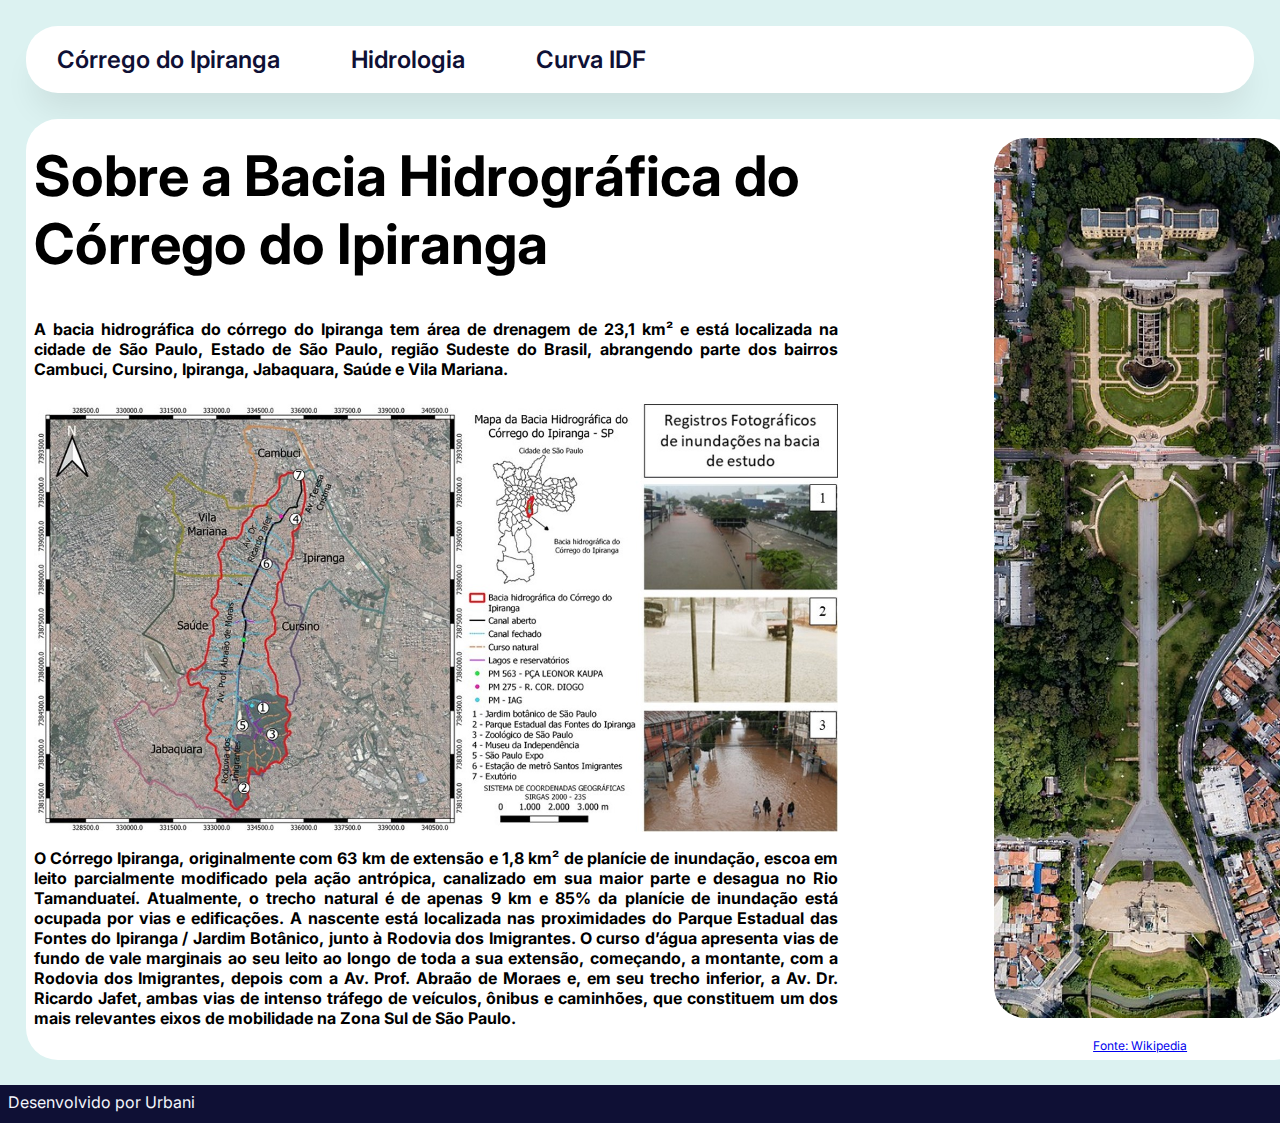
==== index.html @ 8956f095 "Add files via upload" ====
<!DOCTYPE html>
<html lang="en">
    <head>
        <meta charset="UTF-8">
        <meta name="viewport" content="width=device-width, initial-scale=1.0">
        <link rel="stylesheet" href="style.css">
    <title>Ipiranga</title>
    </head>
    <body>
        <header class="cabecalho">
            <nav class="cabecalho__menu">
                <a class="cabecalho__menu__link" href = "index.html">Córrego do Ipiranga</a>
                <a class="cabecalho__menu__link" href = "watershed.html">Hidrologia</a>
                <a class="cabecalho__menu__link" href = "idf.html">Curva IDF</a>
        </nav>
        </header>
        <main class="apresentacao_home">
            <section  class ="apresentacao__bacia">
                <h1 class ="apresentacao__bacia_titulo">Sobre a Bacia Hidrográfica do Córrego do Ipiranga</h1>
                <h2 class ="apresentacao__bacia_textomaior">A bacia hidrográfica do córrego do Ipiranga tem área de drenagem de 23,1 km² e está localizada na cidade de São Paulo, Estado de São Paulo, região Sudeste do Brasil, abrangendo parte dos bairros Cambuci, Cursino, Ipiranga, Jabaquara, Saúde e Vila Mariana.
                </h2>
                <img id = "img1" class = "apresentacao__baciaimagem" src="./assets/bacia.jpg" alt="bacia">
                <h3 class ="apresentacao__bacia_textomenor">O Córrego Ipiranga, originalmente com 63 km de extensão e 1,8 km²  de  planície  de  inundação,  escoa em leito parcialmente modificado pela ação antrópica, canalizado em sua maior parte e desagua no Rio Tamanduateí. Atualmente, o trecho natural é de apenas 9 km e 85% da planície de inundação está ocupada por vias e edificações. A nascente está localizada nas proximidades do Parque Estadual  das  Fontes  do  Ipiranga  /  Jardim  Botânico,  junto  à  Rodovia  dos  Imigrantes.  O  curso  d’água  apresenta vias de fundo de vale marginais ao seu leito ao longo de toda a sua extensão, começando, a montante, com a Rodovia dos Imigrantes, depois com a Av. Prof. Abraão de Moraes e, em seu trecho inferior,  a  Av.  Dr.  Ricardo  Jafet,  ambas  vias  de  intenso  tráfego  de  veículos,  ônibus  e  caminhões, que constituem um dos mais relevantes eixos de mobilidade na Zona Sul de São Paulo.</h3>
            </section>
            <section class ="apresentacao__saida">
                <img id = "img1" class = "apresentacao__saidaimagem" src="./assets/museu.jpg" alt="museu">
                <a class = "apresentacao__saida_fonteimg" href = https://pt.wikipedia.org/wiki/Eixo_Monumental_do_Museu_Paulista_da_Universidade_de_S%C3%A3o_Paulo>Fonte: Wikipedia</a>
            </section>
        </main>
        <script src="app.js" defer></script>
        <footer class ="rodape">
            <a class = "rodape_autor" href="https://github.com/gustavourbani">Desenvolvido por Urbani</a>
        </footer>
    </body>
</html>
---- style.css ----
@import url('https://fonts.googleapis.com/css2?family=Inter:wght@100..900&display=swap');

* {
    margin: 0;
    padding:0;
}

body{
    background-color: #DCF2F1;
}

main {
    display: block;
    min-height: 100vh;
    min-height: -webkit-calc(100vh - 25px);
    min-height: -moz-calc(100vh - 25px);
    min-height: calc(100vh - 25px);
    position: relative;
    width: 100%;
  }

.cabecalho {
    padding: 1.5%;
    border-radius:32px;
    background-color: #ffffff;
    margin: 2%;
    box-shadow: 0px 24px 32px -8px rgba(0,0,0,0.08);
    
}

.cabecalho__menu {
    display: flex;
    gap: 5%;
}

.cabecalho__menu__link {
    font-family: 'Inter', sans-serif;
    font-size: 24px;
    font-weight: 600;
    color: #0F1035;
    margin-left: 1%;
    text-decoration: none;
}

svg path {
    fill: #0F1035;
    stroke: #eee;
    stroke-width: .25;
    
}

svg path:hover{
    fill: #006284;
    transition: 0.6s;
    cursor: pointer;
}

.apresentacao{
    display: flex;
    align-items: center;
    justify-content: space-between;
    gap: 12%;
    
}


.apresentacao__conteudo_saida{
    width: 92%;
    height: 500px;
    flex-shrink:0;
    border-radius:32px;
    background-color: #ffffff;
    box-shadow: 0px 24px 32px -8px rgba(0,0,0,0.08);
    display: flex;
    flex-direction: column;
    font-size: 1.5rem;
    text-align: center;
    margin-right: 1%;
    margin-bottom: 1%;
    
}

.apresentacao__conteudo_saidatextoprincipal{
    font-size: 1.5rem;
    font-family: 'Inter', sans-serif;
    color: #495057;
    text-align: center;
   
}

.apresentacao__conteudo_saidatextomaior{
    font-size: 1.5rem;
    font-family: 'Inter', sans-serif;
    color: #495057;
    text-align: center;
    padding-top: 16px;
    padding-bottom: 0px;
    padding-left: 8px;
    padding-right: 8px;
    
}

.apresentacao__conteudo_saidatextomenor{    
    font-size: 1rem;
    font-family: 'Inter', sans-serif;
    color: #495057;
    text-align: center;
    padding-top: 16px;
    padding-bottom: 2px;

}

.apresentacao__conteudo_saidainfobacia{
    font-size: 0.9rem;
    font-family: 'Inter', sans-serif;
    color: #495057;
    text-align: left;
    padding-top: 16px;
    text-align: center;
    
}

table {
    border: 1px solid;
    width:80%;
    margin-left: 10%;
    
} 

th, td {
    border: 1px solid;
    padding: 0.5%;;
  }


.rodape {
    padding: 0.5%;
    flex-direction: row;
    color: #f3f5fc;
    background-color: #0F1035;
    text-align: left;
    font-family: 'Inter', sans-serif;
    font-size: 1rem;
    font-weight: 400;
    display: block;
    min-height: 25px;
    width: 100%;
}

.rodape_autor{
    margin:0.1%;
    color: #f3f5fc;
    text-decoration: none;
}


.apresentacao_home{
    display: flex;
    align-items: center;
    justify-content: space-between;
    gap: 10%; 
    background-color: #ffffff;
    border-radius:32px;
    margin: 2%;
}


.apresentacao__bacia{
    display: flex;
    flex-direction: column;
    
}

.apresentacao__bacia_titulo{
    font-family: 'Inter', sans-serif;
    font-size: 3.5rem;
    padding-bottom: 3%;
    margin :1%;
}

.apresentacao__bacia_textomaior{
    font-family: 'Inter', sans-serif;
    font-size: 1rem;
    padding-bottom: 1%;  
    text-align: justify;
    margin :1%;
}

.apresentacao__baciaimagem{
    width:98%;
    margin :1%;
}

.apresentacao__bacia_textomenor{
    font-family: 'Inter', sans-serif;
    font-size: 1rem;
    padding-bottom: 1%;  
    text-align: justify;
    margin :1%;
}

.apresentacao__saida{
    display: flex;
    flex-direction: column;
}

.apresentacao__saidaimagem{
    border-radius:32px;
    margin: 6%;
}

.apresentacao__saida_fonteimg {
    text-align: center;
    margin-bottom: 2%;
    font-family: 'Inter', sans-serif;
    font-size: 0.75rem;
}

.apresentacao__idf{
    display: flex;
    align-items: center;
    flex-direction: row;
    text-align: center;
    gap: 10%;
}

.apresentacao__idf__conteudo{
  padding-left: 1%;
  flex-direction: column;
}

.apresentacao__idf__conteudo_texto{
    font-family: 'Inter', sans-serif;
    font-size: 1.2rem;
    padding-bottom: 10px;
}

.apresentacao__idf__conteudo_textoentrada_t{
    width: 80px;
    height: 25px;
}

@media (max-width: 700px){
    .body {
    height: 100vh;
    }

    .apresentacao{
        flex-direction: column;  
        
    }

    .cabecalho__menu__link {
        font-size: 0.5rem;
    }

    .apresentacao__conteudo_saida{
        
        margin-right: 0%;
        margin-bottom: 1%;
        
    }

    .apresentacao__idf{
        flex-direction: column;
    }
    
    .apresentacao_home{
        flex-direction: column;
    }

}
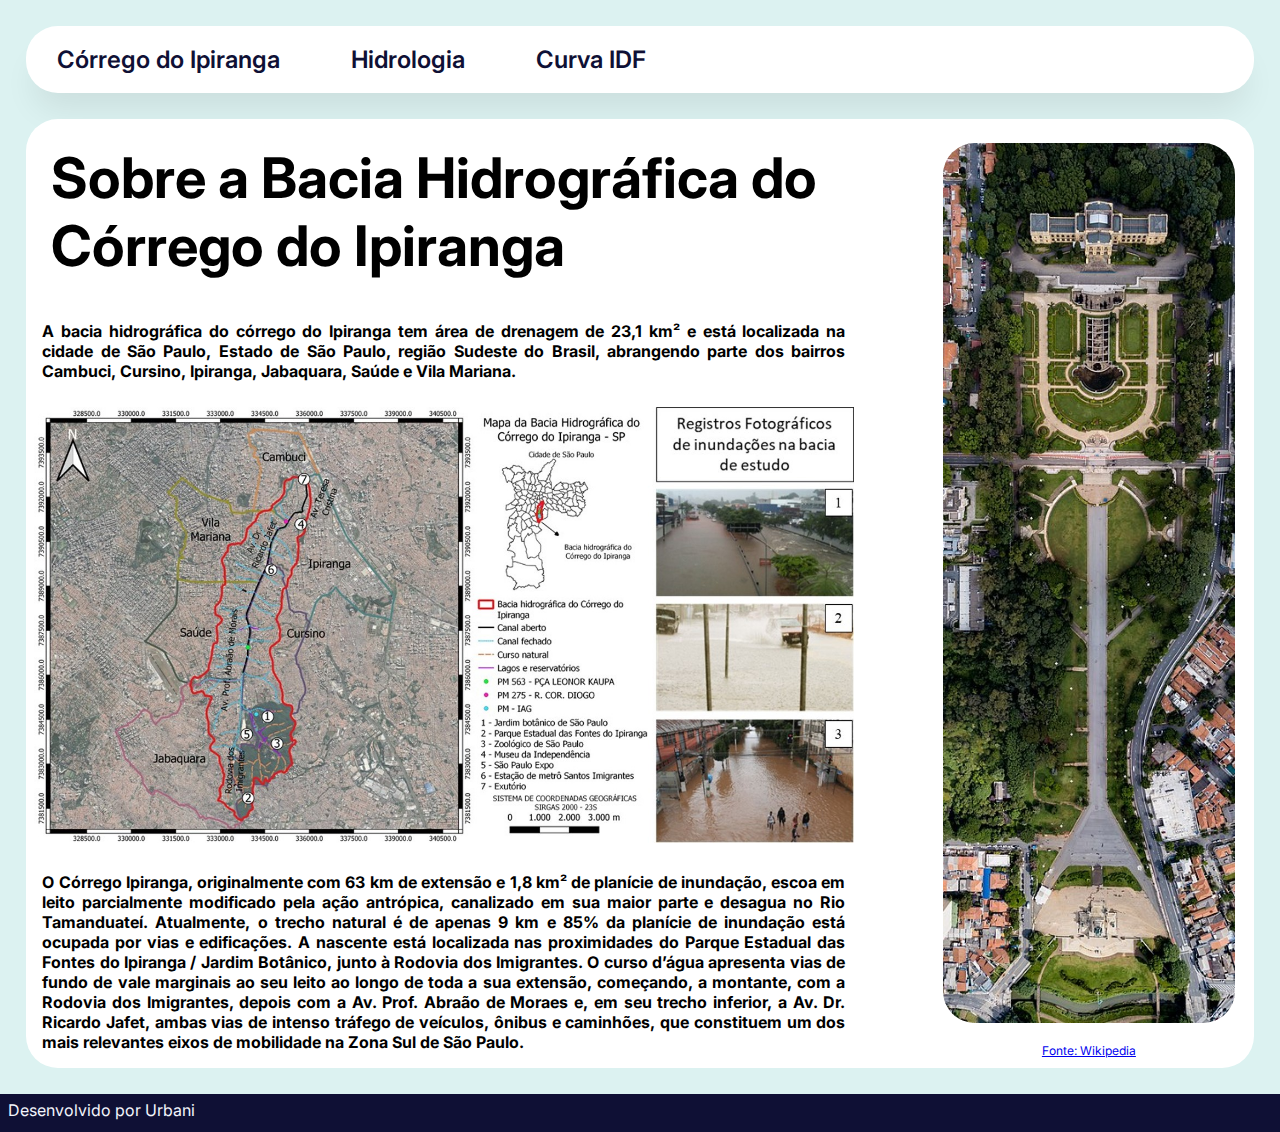
==== commit 965680e8: "Add files via upload" ====
--- a/index.html
+++ b/index.html
@@ -19,7 +19,7 @@
                 <h1 class ="apresentacao__bacia_titulo">Sobre a Bacia Hidrográfica do Córrego do Ipiranga</h1>
                 <h2 class ="apresentacao__bacia_textomaior">A bacia hidrográfica do córrego do Ipiranga tem área de drenagem de 23,1 km² e está localizada na cidade de São Paulo, Estado de São Paulo, região Sudeste do Brasil, abrangendo parte dos bairros Cambuci, Cursino, Ipiranga, Jabaquara, Saúde e Vila Mariana.
                 </h2>
-                <img id = "img1" class = "apresentacao__baciaimagem" src="./assets/bacia.jpg" alt="bacia">
+                <a href = "https://www.abrh.org.br/OJS/index.php/REGA/article/view/740/124"><img id = "img1" class = "apresentacao__baciaimagem" src="./assets/bacia.jpg" alt="bacia"></a>
                 <h3 class ="apresentacao__bacia_textomenor">O Córrego Ipiranga, originalmente com 63 km de extensão e 1,8 km²  de  planície  de  inundação,  escoa em leito parcialmente modificado pela ação antrópica, canalizado em sua maior parte e desagua no Rio Tamanduateí. Atualmente, o trecho natural é de apenas 9 km e 85% da planície de inundação está ocupada por vias e edificações. A nascente está localizada nas proximidades do Parque Estadual  das  Fontes  do  Ipiranga  /  Jardim  Botânico,  junto  à  Rodovia  dos  Imigrantes.  O  curso  d’água  apresenta vias de fundo de vale marginais ao seu leito ao longo de toda a sua extensão, começando, a montante, com a Rodovia dos Imigrantes, depois com a Av. Prof. Abraão de Moraes e, em seu trecho inferior,  a  Av.  Dr.  Ricardo  Jafet,  ambas  vias  de  intenso  tráfego  de  veículos,  ônibus  e  caminhões, que constituem um dos mais relevantes eixos de mobilidade na Zona Sul de São Paulo.</h3>
             </section>
             <section class ="apresentacao__saida">
--- a/style.css
+++ b/style.css
@@ -64,6 +64,7 @@
 }
 
 
+
 .apresentacao__conteudo_saida{
     width: 92%;
     height: 500px;
@@ -158,10 +159,11 @@
     display: flex;
     align-items: center;
     justify-content: space-between;
-    gap: 10%; 
+    gap: 5%; 
     background-color: #ffffff;
     border-radius:32px;
     margin: 2%;
+    width: 96%;
 }
 
 
@@ -174,14 +176,14 @@
 .apresentacao__bacia_titulo{
     font-family: 'Inter', sans-serif;
     font-size: 3.5rem;
-    padding-bottom: 3%;
+    padding: 2%;
     margin :1%;
 }
 
 .apresentacao__bacia_textomaior{
     font-family: 'Inter', sans-serif;
     font-size: 1rem;
-    padding-bottom: 1%;  
+    padding: 1%;  
     text-align: justify;
     margin :1%;
 }
@@ -194,7 +196,7 @@
 .apresentacao__bacia_textomenor{
     font-family: 'Inter', sans-serif;
     font-size: 1rem;
-    padding-bottom: 1%;  
+    padding: 1%;  
     text-align: justify;
     margin :1%;
 }
@@ -221,37 +223,103 @@
     align-items: center;
     flex-direction: row;
     text-align: center;
-    gap: 10%;
+    
 }
 
 .apresentacao__idf__conteudo{
   padding-left: 1%;
   flex-direction: column;
+  width: 100%;
+  
 }
 
 .apresentacao__idf__conteudo_texto{
     font-family: 'Inter', sans-serif;
     font-size: 1.2rem;
     padding-bottom: 10px;
+
+}
+
+
+.apresentacao__conteudo_botoes{
+    margin-top: 2%;
+
+    width: 20%;
+    padding: 1.8%;
+    align-items: flex-start;
+    
+    flex-shrink: 0;
+    border-radius: 24px;
+    background-color: #0A3871;
+    box-shadow: 0px 4px 4px 0px rgba(0, 0, 0, 0.25);
+    color: #D8DFE8;
+    text-align: center;
+    font-family: Inter;
+    font-size: 1rem;
+    font-weight: 400;
 }
 
 .apresentacao__idf__conteudo_textoentrada_t{
+    margin-top: 2%;
     width: 80px;
     height: 25px;
+    text-align: center;
+}
+
+.apresentacao__idf__conteudo_2{
+    font-family: 'Inter', sans-serif;
+    font-size: 0.5rem;
+    padding: 1%;  
+    text-align: justify;
+    margin :1%;
+    width:40%;
+}
+
+.apresentacao__idf__conteudo_2_img2_3{
+    flex-direction: row;
+    display: flex;
+    align-items: center;
+    justify-content: space-between;
+    
+}
+
+.apresentacao__idf__conteudo_2_img2{
+    width:100%;
+}
+
+.apresentacao__idf__conteudo_2_img3{
+    width:90%;
+    margin-top: 5%;
+    border-radius:32px;
+    box-shadow: 0px 24px 32px -8px rgba(0,0,0,0.08);
+    
+}
+
+.apresentacao__idf__conteudo_2_img4{
+    width:97%;
+    margin-top: 5%;
+    border-radius:32px;
+    box-shadow: 0px 24px 32px -8px rgba(0,0,0,0.08);
 }
 
 @media (max-width: 700px){
     .body {
     height: 100vh;
+    
     }
 
     .apresentacao{
         flex-direction: column;  
-        
-    }
-
+        width: 78%;
+    }
+
+    .apresentacao_conteudo{
+        align-items: center;
+        margin-left: 35%;
+        width: 100%;
+    }
     .cabecalho__menu__link {
-        font-size: 0.5rem;
+        font-size: 0.95rem;
     }
 
     .apresentacao__conteudo_saida{
@@ -269,4 +337,17 @@
         flex-direction: column;
     }
 
-}
+    .apresentacao__bacia_titulo{
+        font-size: 1.5rem;
+        text-align: center;
+    }
+    
+    .apresentacao__bacia_textomaior{
+        font-size: 0.85rem;
+    }
+    
+    .apresentacao__bacia_textomenor{
+        font-size: 0.85rem;
+    }
+
+}
